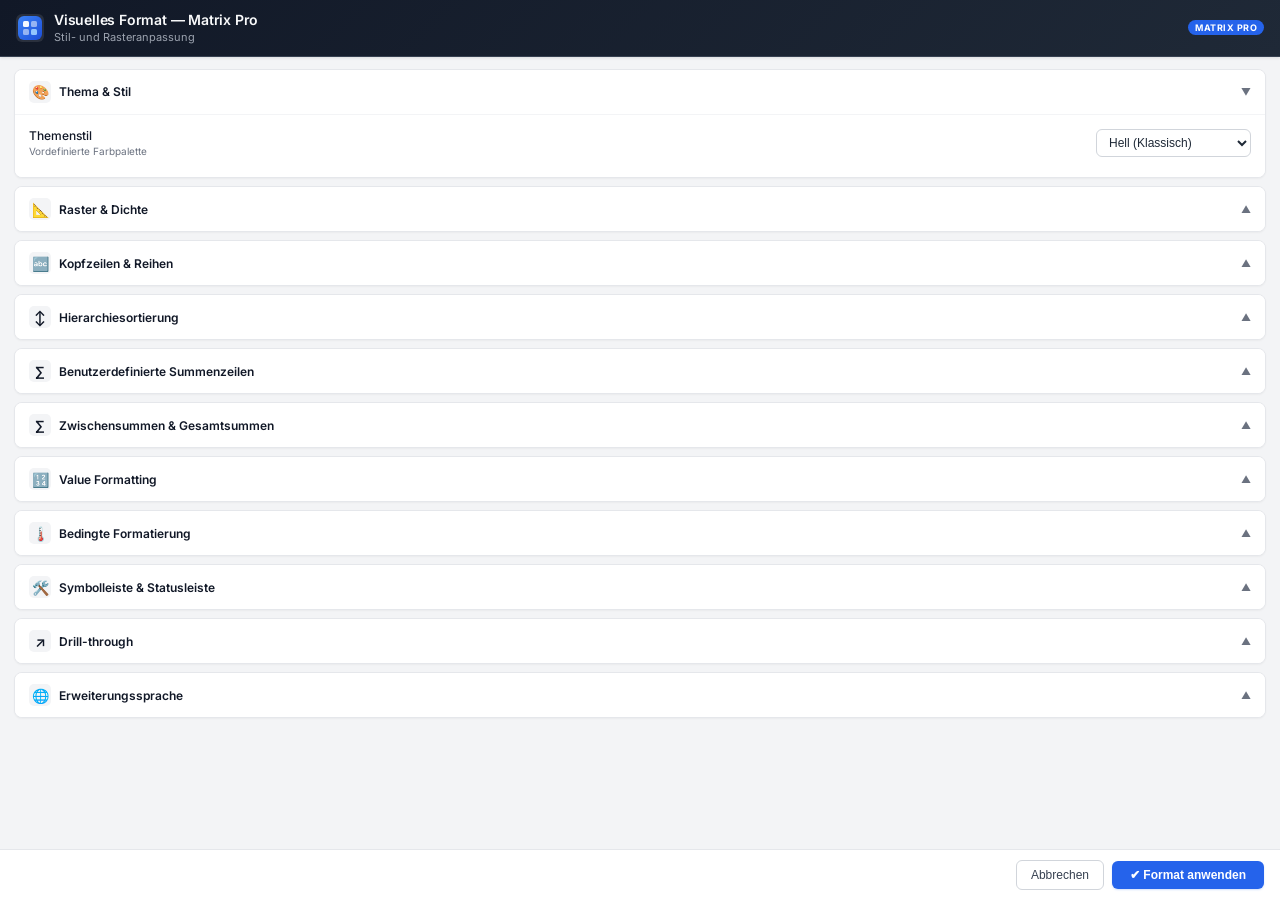
==== config.html @ ae61b766 "Added customized summary rows" ====
<!DOCTYPE html>
<html lang="de">
<head>
  <meta charset="UTF-8" />
  <meta name="viewport" content="width=device-width, initial-scale=1.0" />
  <title>Formato Visual — Matrix Pro</title>
  <link rel="preconnect" href="https://fonts.googleapis.com" />
  <link href="https://fonts.googleapis.com/css2?family=Inter:wght@400;500;600;700&display=swap" rel="stylesheet" />
  <style>
    * { box-sizing: border-box; margin: 0; padding: 0; }

    html, body {
      width: 100%;
      height: 100%;
      overflow: hidden;
    }

    body {
      font-family: 'Inter', -apple-system, BlinkMacSystemFont, 'Segoe UI', Roboto, sans-serif;
      font-size: 12px;
      background: #f3f4f6;
      color: #1f2937;
      display: flex;
      flex-direction: column;
      user-select: none;
    }

    /* Custom thin scrollbar */
    ::-webkit-scrollbar { width: 6px; height: 6px; }
    ::-webkit-scrollbar-track { background: #f1f1f1; border-radius: 3px; }
    ::-webkit-scrollbar-thumb { background: #c1c1c1; border-radius: 3px; }
    ::-webkit-scrollbar-thumb:hover { background: #a8a8a8; }

    /* ── Header ────────────────────────────────────────── */
    .dialog-header {
      background: linear-gradient(135deg, #111827 0%, #1f2937 100%);
      color: #ffffff;
      padding: 12px 16px;
      display: flex;
      align-items: center;
      justify-content: space-between;
      border-bottom: 1px solid #374151;
      box-shadow: 0 1px 3px rgba(0, 0, 0, 0.1);
      flex-shrink: 0;
    }

    .dialog-header-title {
      display: flex;
      align-items: center;
      gap: 10px;
    }

    .dialog-header-icon {
      font-size: 18px;
      background: rgba(255, 255, 255, 0.1);
      padding: 5px;
      border-radius: 6px;
      line-height: 1;
    }

    .dialog-header h1 {
      font-size: 14px;
      font-weight: 600;
      letter-spacing: -0.2px;
      color: #f9fafb;
      line-height: 1.2;
    }

    .dialog-header p {
      font-size: 11px;
      color: #9ca3af;
      margin-top: 1px;
    }

    .pbi-badge {
      background: #2563eb;
      color: #ffffff;
      font-weight: 700;
      font-size: 9px;
      padding: 2px 7px;
      border-radius: 10px;
      text-transform: uppercase;
      letter-spacing: 0.5px;
      flex-shrink: 0;
    }

    /* ── Body (Scrollable Container) ───────────────────── */
    .dialog-body {
      flex: 1;
      min-height: 0;
      overflow-y: auto;
      overflow-x: hidden;
      padding: 12px 14px;
      display: flex;
      flex-direction: column;
      gap: 8px;
    }

    /* ── Accordion Card ───────────────────────────────── */
    .accordion-item {
      background: #ffffff;
      border: 1px solid #e5e7eb;
      border-radius: 8px;
      box-shadow: 0 1px 2px rgba(0, 0, 0, 0.04);
      overflow: hidden;
      transition: border-color 0.15s;
      flex-shrink: 0;
    }

    .accordion-item:hover {
      border-color: #d1d5db;
    }

    .accordion-header {
      padding: 11px 14px;
      background: #ffffff;
      cursor: pointer;
      display: flex;
      align-items: center;
      justify-content: space-between;
      transition: background 0.12s;
    }

    .accordion-header:hover {
      background: #f9fafb;
    }

    .accordion-title {
      display: flex;
      align-items: center;
      gap: 8px;
      font-weight: 600;
      font-size: 12px;
      color: #111827;
    }

    .accordion-icon {
      font-size: 14px;
      width: 22px;
      height: 22px;
      display: flex;
      align-items: center;
      justify-content: center;
      background: #f3f4f6;
      border-radius: 5px;
      flex-shrink: 0;
    }

    .accordion-chevron {
      font-size: 10px;
      color: #6b7280;
      transition: transform 0.2s ease;
    }

    .accordion-item.open .accordion-chevron {
      transform: rotate(180deg);
    }

    .accordion-content {
      display: none;
      padding: 6px 14px 12px;
      border-top: 1px solid #f3f4f6;
      background: #ffffff;
    }

    .accordion-item.open .accordion-content {
      display: block;
    }

    /* ── Form Control Rows ────────────────────────────── */
    .form-row {
      display: flex;
      align-items: center;
      justify-content: space-between;
      gap: 12px;
      padding: 8px 0;
      border-bottom: 1px solid #f9fafb;
      min-height: 40px;
    }

    .form-row:last-child {
      border-bottom: none;
    }

    .form-label-group {
      display: flex;
      flex-direction: column;
      gap: 2px;
      flex: 1 1 auto;
      min-width: 0;
    }

    .form-label {
      font-size: 12px;
      font-weight: 500;
      color: #111827;
      line-height: 1.2;
    }

    .form-desc {
      font-size: 10px;
      color: #6b7280;
      line-height: 1.2;
      word-break: break-word;
    }

    .form-select {
      font-size: 12px;
      padding: 5px 8px;
      border-radius: 6px;
      border: 1px solid #d1d5db;
      background: #ffffff;
      color: #1f2937;
      cursor: pointer;
      width: 155px;
      flex-shrink: 0;
      outline: none;
      transition: border-color 0.15s;
    }

    .form-select:focus {
      border-color: #2563eb;
      box-shadow: 0 0 0 2px rgba(37, 99, 235, 0.15);
    }

    /* ── Toggle Switch ───────────────────────────────── */
    .toggle-wrap {
      display: flex;
      align-items: center;
      flex-shrink: 0;
      width: 36px;
      height: 20px;
    }

    .toggle {
      position: relative;
      display: inline-block;
      width: 36px;
      height: 20px;
    }

    .toggle input {
      opacity: 0;
      width: 0;
      height: 0;
    }

    .slider {
      position: absolute;
      inset: 0;
      background-color: #d1d5db;
      border-radius: 20px;
      transition: background-color 0.2s;
      cursor: pointer;
    }

    .slider::before {
      content: '';
      position: absolute;
      height: 14px;
      width: 14px;
      left: 3px;
      top: 3px;
      background-color: #ffffff;
      border-radius: 50%;
      transition: transform 0.2s cubic-bezier(0.4, 0, 0.2, 1);
      box-shadow: 0 1px 2px rgba(0, 0, 0, 0.15);
    }

    input:checked + .slider {
      background-color: #2563eb;
    }

    input:checked + .slider::before {
      transform: translateX(16px);
    }

    /* ── Footer ───────────────────────────────────────── */
    .dialog-footer {
      display: flex;
      align-items: center;
      justify-content: flex-end;
      gap: 8px;
      padding: 10px 16px;
      border-top: 1px solid #e5e7eb;
      background: #ffffff;
      flex-shrink: 0;
    }

    .btn-primary {
      padding: 7px 18px;
      background: #2563eb;
      color: #ffffff;
      border: none;
      border-radius: 6px;
      font-size: 12px;
      font-weight: 600;
      cursor: pointer;
      box-shadow: 0 1px 2px rgba(37, 99, 235, 0.2);
      transition: background 0.15s;
      white-space: nowrap;
    }

    .btn-primary:hover {
      background: #1d4ed8;
    }

    .btn-secondary {
      padding: 7px 14px;
      background: #ffffff;
      color: #374151;
      border: 1px solid #d1d5db;
      border-radius: 6px;
      font-size: 12px;
      font-weight: 500;
      cursor: pointer;
      transition: background 0.15s;
      white-space: nowrap;
    }

    .btn-secondary:hover {
      background: #f9fafb;
      border-color: #9ca3af;
    }
  </style>
</head>
<body>

  <!-- Header -->
  <div class="dialog-header">
    <div class="dialog-header-title">
      <div class="dialog-header-icon" style="padding: 2px; display: flex; align-items: center;">
        <svg width="24" height="24" viewBox="0 0 24 24" fill="none" xmlns="http://www.w3.org/2000/svg">
          <rect width="24" height="24" rx="6" fill="url(#mpro-grad-header)"/>
          <rect x="5" y="5" width="6" height="6" rx="1.5" fill="#FFFFFF" fill-opacity="0.95"/>
          <rect x="13" y="5" width="6" height="6" rx="1.5" fill="#FFFFFF" fill-opacity="0.5"/>
          <rect x="5" y="13" width="6" height="6" rx="1.5" fill="#FFFFFF" fill-opacity="0.5"/>
          <rect x="13" y="13" width="6" height="6" rx="1.5" fill="#93C5FD"/>
          <defs>
            <linearGradient id="mpro-grad-header" x1="0" y1="0" x2="24" y2="24" gradientUnits="userSpaceOnUse">
              <stop stop-color="#3B82F6"/>
              <stop offset="1" stop-color="#1D4ED8"/>
            </linearGradient>
          </defs>
        </svg>
      </div>
      <div>
        <h1 data-i18n="config_title">Formato Visual — Matrix Pro</h1>
        <p data-i18n="config_subtitle">Personalización de estilos y cuadrícula</p>
      </div>
    </div>
    <span class="pbi-badge">MATRIX PRO</span>
  </div>

  <!-- Body with Exclusive Accordion Cards -->
  <div class="dialog-body">

    <!-- Card 1: Tema y Estilo (Open by default) -->
    <div class="accordion-item open">
      <div class="accordion-header">
        <div class="accordion-title">
          <div class="accordion-icon">🎨</div>
          <span data-i18n="card_theme">Tema y Estilo</span>
        </div>
        <span class="accordion-chevron">▲</span>
      </div>
      <div class="accordion-content">
        <div class="form-row">
          <div class="form-label-group">
            <span class="form-label" data-i18n="label_theme">Estilo de tema</span>
            <span class="form-desc" data-i18n="desc_theme">Paleta de colores predefinida</span>
          </div>
          <select id="theme-select" class="form-select">
            <option value="theme-light" data-i18n="theme_light">Light (Clásico)</option>
            <option value="theme-dark" data-i18n="theme_dark">Dark Mode (Modo Oscuro)</option>
            <option value="theme-blue" data-i18n="theme_blue">Modern Blue (Azul Moderno)</option>
          </select>
        </div>
      </div>
    </div>

    <!-- Card 2: Cuadrícula y Densidad -->
    <div class="accordion-item">
      <div class="accordion-header">
        <div class="accordion-title">
          <div class="accordion-icon">📐</div>
          <span data-i18n="card_grid">Cuadrícula y Densidad</span>
        </div>
        <span class="accordion-chevron">▲</span>
      </div>
      <div class="accordion-content">
        <div class="form-row">
          <div class="form-label-group">
            <span class="form-label" data-i18n="label_density">Densidad de filas</span>
            <span class="form-desc" data-i18n="desc_density">Espaciado y relleno vertical</span>
          </div>
          <select id="density-select" class="form-select">
            <option value="compact" data-i18n="density_compact">Compacta (4px)</option>
            <option value="normal" data-i18n="density_normal">Normal (8px)</option>
            <option value="spacious" data-i18n="density_spacious">Espaciada (12px)</option>
          </select>
        </div>
        <div class="form-row">
          <div class="form-label-group">
            <span class="form-label" data-i18n="label_fontsize">Tamaño de fuente</span>
            <span class="form-desc" data-i18n="desc_fontsize">Tamaño de letra para celdas de datos</span>
          </div>
          <select id="fontsize-select" class="form-select">
            <option value="11px">11px</option>
            <option value="12px">12px</option>
            <option value="13px">13px</option>
            <option value="14px">14px</option>
          </select>
        </div>
        <div class="form-row">
          <div class="form-label-group">
            <span class="form-label" data-i18n="label_hgrid">Líneas de cuadrícula horizontales</span>
            <span class="form-desc" data-i18n="desc_hgrid">Separadores entre filas</span>
          </div>
          <div class="toggle-wrap">
            <label class="toggle"><input type="checkbox" id="toggle-hgrid" checked /><span class="slider"></span></label>
          </div>
        </div>
        <div class="form-row">
          <div class="form-label-group">
            <span class="form-label" data-i18n="label_vgrid">Líneas de cuadrícula verticales</span>
            <span class="form-desc" data-i18n="desc_vgrid">Separadores entre columnas</span>
          </div>
          <div class="toggle-wrap">
            <label class="toggle"><input type="checkbox" id="toggle-vgrid" checked /><span class="slider"></span></label>
          </div>
        </div>
      </div>
    </div>

    <!-- Card 3: Encabezados y Filas -->
    <div class="accordion-item">
      <div class="accordion-header">
        <div class="accordion-title">
          <div class="accordion-icon">🔤</div>
          <span data-i18n="card_headers">Encabezados y Filas</span>
        </div>
        <span class="accordion-chevron">▲</span>
      </div>
      <div class="accordion-content">
        <div class="form-row">
          <div class="form-label-group">
            <span class="form-label" data-i18n="label_zebra">Filas alternas (Zebra)</span>
            <span class="form-desc" data-i18n="desc_zebra">Color alterno para facilitar lectura</span>
          </div>
          <div class="toggle-wrap">
            <label class="toggle"><input type="checkbox" id="toggle-zebra" checked /><span class="slider"></span></label>
          </div>
        </div>
      </div>
    </div>

    <!-- Hierarchiesortierung -->
    <div class="accordion-item">
      <div class="accordion-header">
        <div class="accordion-title">
          <div class="accordion-icon">↕</div>
          <span>Hierarchiesortierung</span>
        </div>
        <span class="accordion-chevron">▲</span>
      </div>

      <div class="accordion-content">
        <div id="row-sort-container"></div>
      </div>
    </div>

    <!-- Custom Summary Groups -->
    <div class="accordion-item">
      <div class="accordion-header">
        <div class="accordion-title">
          <div class="accordion-icon">∑</div>
          <span>Benutzerdefinierte Summenzeilen</span>
        </div>
        <span class="accordion-chevron">▲</span>
      </div>

      <div class="accordion-content">
        <div id="summary-groups-container"></div>
      </div>
    </div>

    <!-- Card 4: Subtotales y Totales -->
    <div class="accordion-item">
      <div class="accordion-header">
        <div class="accordion-title">
          <div class="accordion-icon">∑</div>
          <span data-i18n="card_totals">Subtotales y Totales</span>
        </div>
        <span class="accordion-chevron">▲</span>
      </div>
      <div class="accordion-content">
        <div class="form-row">
          <div class="form-label-group">
            <span class="form-label" data-i18n="label_subtotals">Mostrar subtotales</span>
            <span class="form-desc" data-i18n="desc_subtotals">Filas de subtotal por grupo</span>
          </div>
          <div class="toggle-wrap">
            <label class="toggle"><input type="checkbox" id="toggle-subtotals" checked /><span class="slider"></span></label>
          </div>
        </div>
        <div class="form-row">
          <div class="form-label-group">
            <span class="form-label" data-i18n="label_grandtotal">Mostrar gran total</span>
            <span class="form-desc" data-i18n="desc_grandtotal">Fila de total general al pie</span>
          </div>
          <div class="toggle-wrap">
            <label class="toggle"><input type="checkbox" id="toggle-grandtotal" checked /><span class="slider"></span></label>
          </div>
        </div>
        <div class="form-row">
          <div class="form-label-group">
            <span class="form-label" data-i18n="label_rowtotal">Mostrar total de fila</span>
            <span class="form-desc" data-i18n="desc_rowtotal">Columna de total por fila</span>
          </div>
          <div class="toggle-wrap">
            <label class="toggle"><input type="checkbox" id="toggle-rowtotal" checked /><span class="slider"></span></label>
          </div>
        </div>
      </div>
    </div>

    <!-- Card 5: Formato de Valores -->
    <div class="accordion-item">
      <div class="accordion-header">
        <div class="accordion-title">
          <div class="accordion-icon">🔢</div>
          <span data-i18n="card_value_formatting">Formato de Valores</span>
        </div>
        <span class="accordion-chevron">▲</span>
      </div>
      <div class="accordion-content">
        <div class="form-row">
          <div class="form-label-group">
            <span class="form-label">Zahlenformat</span>
            <span class="form-desc">Tausender- und Dezimaltrennzeichen</span>
          </div>

          <select id="number-locale-select" class="form-select">
            <option value="de-DE">Deutsch (1.234,56)</option>
            <option value="en-US">English (1,234.56)</option>
          </select>
        </div>
        <div id="value-formats-container" style="display: flex; flex-direction: column; gap: 12px;">
          <!-- Dynamically populated measures will be generated here -->
        </div>
      </div>
    </div>

    <!-- Card 6: Formato Condicional -->
    <div class="accordion-item">
      <div class="accordion-header">
        <div class="accordion-title">
          <div class="accordion-icon">🌡️</div>
          <span data-i18n="card_cf">Formato Condicional</span>
        </div>
        <span class="accordion-chevron">▲</span>
      </div>
      <div class="accordion-content">
        <div class="form-row" id="cf-field-select-row" style="display: none;">
          <div class="form-label-group">
            <span class="form-label" data-i18n="label_cf_field">Seleccionar Medida</span>
            <span class="form-desc" data-i18n="desc_cf_field">Configura el formato condicional para esta columna</span>
          </div>
          <select id="cf-field-select" class="form-select">
            <!-- Dynamically populated -->
          </select>
        </div>
        <div class="form-row">
          <div class="form-label-group">
            <span class="form-label" data-i18n="label_cf_enable">Habilitar Formato Condicional</span>
            <span class="form-desc" data-i18n="desc_cf_enable">Resaltar celdas por magnitud o reglas de valor</span>
          </div>
          <div class="toggle-wrap">
            <label class="toggle"><input type="checkbox" id="toggle-cf" /><span class="slider"></span></label>
          </div>
        </div>

        <!-- Panel de Formato Condicional (se activa si toggle-cf está encendido) -->
        <div id="cf-settings-panel" style="display: none; margin-top: 12px; border-top: 1px solid rgba(128,128,128,0.2); padding-top: 12px;">
          
          <div class="form-row">
            <span class="form-label" data-i18n="label_cf_mode">Tipo de Formato</span>
            <select class="form-select" id="cf-mode-select" style="min-width: 180px;">
              <option value="gradient" data-i18n="cf_mode_gradient">🎨 Escala de Colores (Gradiente)</option>
              <option value="rules" data-i18n="cf_mode_rules">⚙️ Reglas Lógicas de Valor</option>
            </select>
          </div>

          <!-- Controles de Gradiente -->
          <div id="cf-gradient-panel" style="margin-top: 10px;">
            <div class="form-row">
              <span class="form-label" data-i18n="label_cf_min">Color Mínimo (Valor Bajo)</span>
              <input type="color" id="cf-min-color" value="#fee2e2" class="color-picker-input" />
            </div>
            <div class="form-row">
              <span class="form-label" data-i18n="label_cf_max">Color Máximo (Valor Alto)</span>
              <input type="color" id="cf-max-color" value="#dcfce7" class="color-picker-input" />
            </div>
          </div>

          <!-- Controles de Reglas Lógicas -->
          <div id="cf-rules-panel" style="display: none; margin-top: 10px;">
            <div style="font-size: 11px; opacity: 0.7; margin-bottom: 8px;" data-i18n="rule_hint">
              Define los límites numéricos y los colores de fondo y texto para cada rango:
            </div>

            <!-- Regla 1: Alerta / Valor bajo -->
            <div class="rule-box" style="background: rgba(0,0,0,0.04); padding: 8px; border-radius: 6px; margin-bottom: 8px; border: 1px solid rgba(239,68,68,0.2);">
              <div style="font-size: 12px; font-weight: 600; margin-bottom: 4px; color: #ef4444;" data-i18n="rule1_title">🔴 Rango 1 (Menor a)</div>
              <div class="form-row">
                <span class="form-label" style="font-size: 11px;" data-i18n="rule1_label">Si valor es &lt;</span>
                <input type="number" id="rule-val-1" value="50000" class="form-input" style="width: 100px; padding: 3px 6px; border: 1px solid #ccc; border-radius: 4px;" />
              </div>
              <div class="form-row">
                <span class="form-label" style="font-size: 11px;" data-i18n="label_bg">Fondo</span>
                <input type="color" id="rule-bg-1" value="#fee2e2" class="color-picker-input" />
                <span class="form-label" style="font-size: 11px; margin-left: 8px;" data-i18n="label_text">Texto</span>
                <input type="color" id="rule-text-1" value="#991b1b" class="color-picker-input" />
              </div>
            </div>

            <!-- Regla 2: Intermedio / Advertencia -->
            <div class="rule-box" style="background: rgba(0,0,0,0.04); padding: 8px; border-radius: 6px; margin-bottom: 8px; border: 1px solid rgba(245,158,11,0.2);">
              <div style="font-size: 12px; font-weight: 600; margin-bottom: 4px; color: #f59e0b;" data-i18n="rule2_title">🟡 Rango 2 (Entre)</div>
              <div class="form-row">
                <span class="form-label" style="font-size: 11px;" data-i18n="rule2_label">Si valor está entre Rango 1 y &lt;</span>
                <input type="number" id="rule-val-2" value="200000" class="form-input" style="width: 100px; padding: 3px 6px; border: 1px solid #ccc; border-radius: 4px;" />
              </div>
              <div class="form-row">
                <span class="form-label" style="font-size: 11px;" data-i18n="label_bg">Fondo</span>
                <input type="color" id="rule-bg-2" value="#fef3c7" class="color-picker-input" />
                <span class="form-label" style="font-size: 11px; margin-left: 8px;" data-i18n="label_text">Texto</span>
                <input type="color" id="rule-text-2" value="#92400e" class="color-picker-input" />
              </div>
            </div>

            <!-- Regla 3: Óptimo / Valor alto -->
            <div class="rule-box" style="background: rgba(0,0,0,0.04); padding: 8px; border-radius: 6px; border: 1px solid rgba(16,185,129,0.2);">
              <div style="font-size: 12px; font-weight: 600; margin-bottom: 4px; color: #10b981;" data-i18n="rule3_title">🟢 Rango 3 (Mayor o igual a)</div>
              <div class="form-row">
                <span class="form-label" style="font-size: 11px;" data-i18n="rule3_label">Si valor es &ge; Rango 2</span>
              </div>
              <div class="form-row">
                <span class="form-label" style="font-size: 11px;" data-i18n="label_bg">Fondo</span>
                <input type="color" id="rule-bg-3" value="#dcfce7" class="color-picker-input" />
                <span class="form-label" style="font-size: 11px; margin-left: 8px;" data-i18n="label_text">Texto</span>
                <input type="color" id="rule-text-3" value="#166534" class="color-picker-input" />
              </div>
            </div>

          </div>
        </div>
      </div>
    </div>

    <!-- Card 6: Barra de Herramientas y Pie de Página -->
    <div class="accordion-item">
      <div class="accordion-header">
        <div class="accordion-title">
          <div class="accordion-icon">🛠️</div>
          <span data-i18n="card_toolbar">Barra de Herramientas y Pie de Página</span>
        </div>
        <span class="accordion-chevron">▲</span>
      </div>
      <div class="accordion-content">
        <div class="form-row">
          <div class="form-label-group">
            <span class="form-label" data-i18n="label_show_toolbar">Mostrar barra superior de herramientas</span>
            <span class="form-desc" data-i18n="desc_show_toolbar">Barra azul con título y acciones</span>
          </div>
          <div class="toggle-wrap">
            <label class="toggle"><input type="checkbox" id="toggle-showtoolbar" checked /><span class="slider"></span></label>
          </div>
        </div>
        <div class="form-row">
          <div class="form-label-group">
            <span class="form-label" data-i18n="label_show_export">Mostrar botones de exportación (Excel / CSV)</span>
            <span class="form-desc" data-i18n="desc_show_export">Habilitar descarga de datos</span>
          </div>
          <div class="toggle-wrap">
            <label class="toggle"><input type="checkbox" id="toggle-showexport" checked /><span class="slider"></span></label>
          </div>
        </div>
        <div class="form-row">
          <div class="form-label-group">
            <span class="form-label" data-i18n="label_show_statusbar">Mostrar pie de página de estado</span>
            <span class="form-desc" data-i18n="desc_show_statusbar">Barra inferior con información de hoja</span>
          </div>
          <div class="toggle-wrap">
            <label class="toggle"><input type="checkbox" id="toggle-showstatusbar" checked /><span class="slider"></span></label>
          </div>
        </div>
      </div>
    </div>

    <!-- Drill-through Settings -->
    <div class="accordion-item">
      <div class="accordion-header">
        <div class="accordion-title">
          <div class="accordion-icon">↗</div>
          <span>Drill-through</span>
        </div>
        <span class="accordion-chevron">▲</span>
      </div>

      <div class="accordion-content">

        <!-- Show / hide drill-through icon -->
        <div class="form-row">
          <div class="form-label-group">
            <span class="form-label">
              Drill-through-Button anzeigen
            </span>
            <span class="form-desc">
              Zeigt das Navigationssymbol in den Wertzellen an.
            </span>
          </div>

          <div class="toggle-wrap">
            <label class="toggle">
              <input
                type="checkbox"
                id="toggle-showdrill"
                checked
              />
              <span class="slider"></span>
            </label>
          </div>
        </div>

        <p class="form-desc" style="margin: 12px 0;">
          Optional: Tableau-Parameter für die Übergabe
          des Zellkontexts festlegen.
          Leere Felder werden ignoriert.
          Die Navigation funktioniert auch ohne Parameter.
        </p>

        <!-- Row hierarchy path -->
        <div class="form-row">
          <div class="form-label-group">
            <span class="form-label">
              Zeile – Hierarchiepfad
            </span>
            <span class="form-desc">
              Alle Hierarchieebenen bis zur ausgewählten Zeile.
            </span>
          </div>

          <input
            id="drill-param-rowPath"
            class="form-select"
            type="text"
            placeholder="Tableau-Parameter (optional)"
          />
        </div>

        <!-- Column name -->
        <div class="form-row">
          <div class="form-label-group">
            <span class="form-label">
              Spalte
            </span>
            <span class="form-desc">
              Vollständige Bezeichnung der angeklickten Spalte.
            </span>
          </div>

          <input
            id="drill-param-columnName"
            class="form-select"
            type="text"
            placeholder="Tableau-Parameter (optional)"
          />
        </div>

      </div>
    </div>

    <!-- Card 7: Idioma de la Extensión -->
    <div class="accordion-item">
      <div class="accordion-header">
        <div class="accordion-title">
          <div class="accordion-icon">🌐</div>
          <span data-i18n="card_language">Idioma de la Extensión</span>
        </div>
        <span class="accordion-chevron">▲</span>
      </div>
      <div class="accordion-content">
        <div class="form-row">
          <div class="form-label-group">
            <span class="form-label" data-i18n="label_language">Idioma de la interfaz</span>
            <span class="form-desc" data-i18n="desc_language">Cambia el idioma de todos los controles</span>
          </div>
          <select id="language-select" class="form-select" style="min-width: 160px;">
            <option value="es">🇪🇸 Español</option>
            <option value="en">🇬🇧 English</option>
            <option value="zh">🇨🇳 中文</option>
            <option value="de">🇩🇪 Deutsch</option>
            <option value="it">🇮🇹 Italiano</option>
            <option value="fr">🇫🇷 Français</option>
          </select>
        </div>
      </div>
    </div>

  </div>

  <!-- Footer -->
  <div class="dialog-footer">
    <button class="btn-secondary" id="btn-cancel" data-i18n="btn_cancel">Cancelar</button>
    <button class="btn-primary" id="btn-save" data-i18n="btn_apply">✔ Aplicar Formato</button>
  </div>

  <script src="./js/tableau.extensions.1.latest.min.js"></script>
  <script src="./js/i18n.js"></script>
  <script src="./js/config-dialog.js"></script>
  <script>
    document.addEventListener('DOMContentLoaded', () => {
      const dialog = new ConfigDialog();
      dialog.init();
    });
  </script>
</body>
</html>
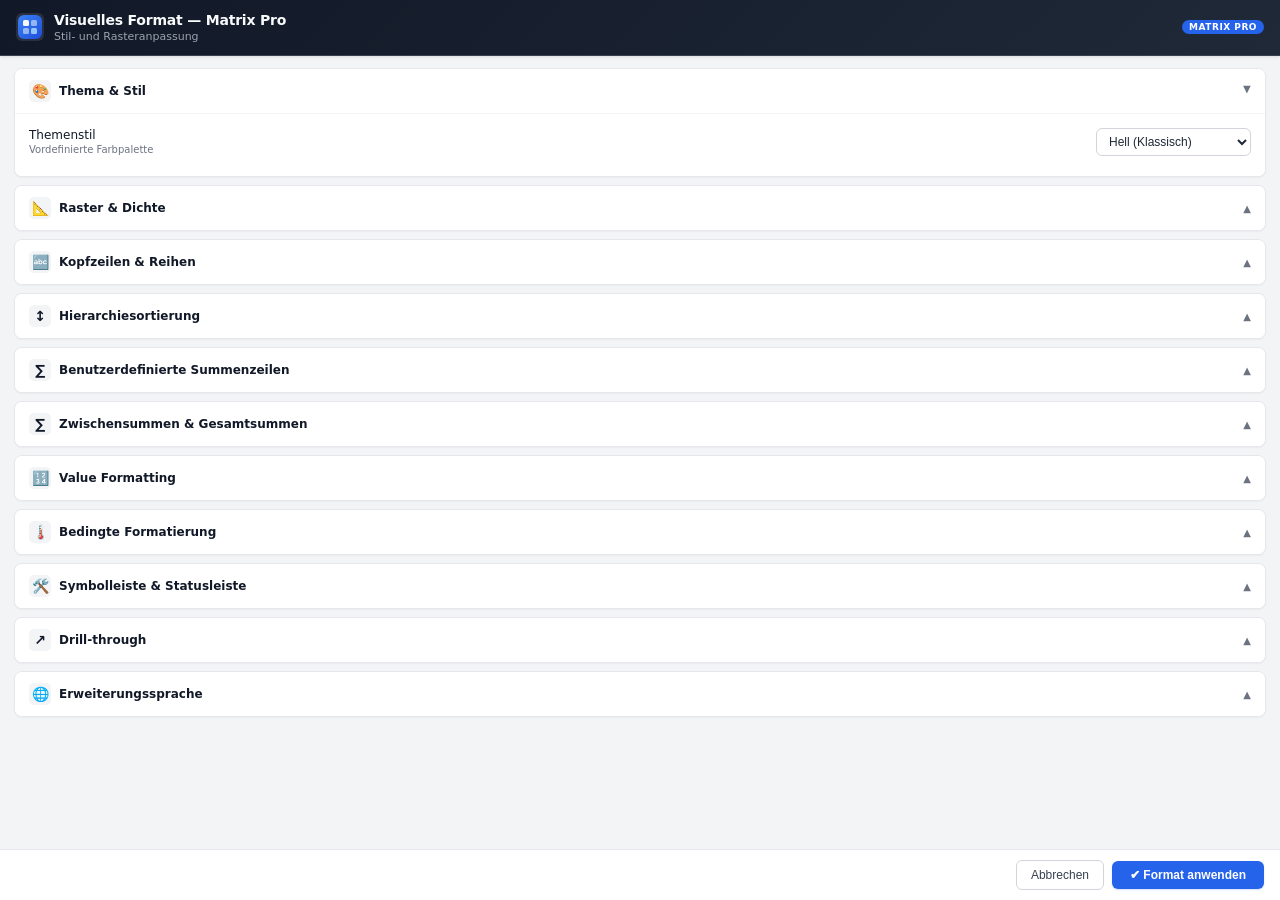
==== commit b021c955: "Removed all external dependencies" ====
--- a/config.html
+++ b/config.html
@@ -4,8 +4,6 @@
   <meta charset="UTF-8" />
   <meta name="viewport" content="width=device-width, initial-scale=1.0" />
   <title>Formato Visual — Matrix Pro</title>
-  <link rel="preconnect" href="https://fonts.googleapis.com" />
-  <link href="https://fonts.googleapis.com/css2?family=Inter:wght@400;500;600;700&display=swap" rel="stylesheet" />
   <style>
     * { box-sizing: border-box; margin: 0; padding: 0; }
 
@@ -16,7 +14,7 @@
     }
 
     body {
-      font-family: 'Inter', -apple-system, BlinkMacSystemFont, 'Segoe UI', Roboto, sans-serif;
+      font-family: 'Segoe UI', Roboto, system-ui, -apple-system, sans-serif;
       font-size: 12px;
       background: #f3f4f6;
       color: #1f2937;
@@ -322,6 +320,50 @@
       background: #f9fafb;
       border-color: #9ca3af;
     }
+
+    /* ==========================================================
+      Toolbar & Status Bar Configuration
+      ========================================================== */
+
+    .bar-settings {
+      display: flex;
+      flex-direction: column;
+      gap: 16px;
+      padding-top: 8px;
+    }
+
+    .bar-settings-section + .bar-settings-section {
+      border-top: 1px solid #e5e7eb;
+      padding-top: 15px;
+    }
+
+    .bar-settings-heading {
+      font-size: 10px;
+      font-weight: 700;
+      text-transform: uppercase;
+      letter-spacing: 0.7px;
+      color: #6b7280;
+      margin-bottom: 8px;
+    }
+
+    .bar-settings .form-row {
+      min-height: 36px;
+      padding: 7px 0;
+      border-bottom: none;
+    }
+
+    /* Title field */
+
+    .bar-settings-title-row {
+      margin-top: 4px;
+    }
+
+    .bar-settings-title-row .form-select {
+      width: 100%;
+      cursor: text;
+    }
+
+
   </style>
 </head>
 <body>
@@ -374,6 +416,7 @@
             <option value="theme-light" data-i18n="theme_light">Light (Clásico)</option>
             <option value="theme-dark" data-i18n="theme_dark">Dark Mode (Modo Oscuro)</option>
             <option value="theme-blue" data-i18n="theme_blue">Modern Blue (Azul Moderno)</option>
+            <option value="theme-corporate">Corporate Design LVB</option>
           </select>
         </div>
       </div>
@@ -659,43 +702,143 @@
       </div>
     </div>
 
-    <!-- Card 6: Barra de Herramientas y Pie de Página -->
+    <!-- Card 6: Toolbar & Status Bar -->
     <div class="accordion-item">
+
       <div class="accordion-header">
         <div class="accordion-title">
           <div class="accordion-icon">🛠️</div>
-          <span data-i18n="card_toolbar">Barra de Herramientas y Pie de Página</span>
-        </div>
-        <span class="accordion-chevron">▲</span>
-      </div>
-      <div class="accordion-content">
-        <div class="form-row">
-          <div class="form-label-group">
-            <span class="form-label" data-i18n="label_show_toolbar">Mostrar barra superior de herramientas</span>
-            <span class="form-desc" data-i18n="desc_show_toolbar">Barra azul con título y acciones</span>
-          </div>
-          <div class="toggle-wrap">
-            <label class="toggle"><input type="checkbox" id="toggle-showtoolbar" checked /><span class="slider"></span></label>
-          </div>
-        </div>
-        <div class="form-row">
-          <div class="form-label-group">
-            <span class="form-label" data-i18n="label_show_export">Mostrar botones de exportación (Excel / CSV)</span>
-            <span class="form-desc" data-i18n="desc_show_export">Habilitar descarga de datos</span>
-          </div>
-          <div class="toggle-wrap">
-            <label class="toggle"><input type="checkbox" id="toggle-showexport" checked /><span class="slider"></span></label>
-          </div>
-        </div>
-        <div class="form-row">
-          <div class="form-label-group">
-            <span class="form-label" data-i18n="label_show_statusbar">Mostrar pie de página de estado</span>
-            <span class="form-desc" data-i18n="desc_show_statusbar">Barra inferior con información de hoja</span>
-          </div>
-          <div class="toggle-wrap">
-            <label class="toggle"><input type="checkbox" id="toggle-showstatusbar" checked /><span class="slider"></span></label>
-          </div>
-        </div>
+          <span data-i18n="card_toolbar">
+            Symbolleiste & Statusleiste
+          </span>
+        </div>
+        <span class="accordion-chevron">▲</span>
+      </div>
+
+      <div class="accordion-content">
+
+        <div class="bar-settings">
+
+          <!-- ============================================
+              Section 1: Visibility
+              ============================================ -->
+          <section class="bar-settings-section">
+
+            <div class="bar-settings-heading">
+              Sichtbarkeit
+            </div>
+
+            <div class="form-row">
+              <div class="form-label-group">
+                <span
+                  class="form-label"
+                  data-i18n="label_show_toolbar"
+                >
+                  Symbolleiste anzeigen
+                </span>
+              </div>
+
+              <div class="toggle-wrap">
+                <label class="toggle">
+                  <input
+                    type="checkbox"
+                    id="toggle-showtoolbar"
+                    checked
+                  >
+                  <span class="slider"></span>
+                </label>
+              </div>
+            </div>
+
+            <div class="form-row">
+              <div class="form-label-group">
+                <span
+                  class="form-label"
+                  data-i18n="label_show_export"
+                >
+                  Exportbuttons anzeigen
+                </span>
+              </div>
+
+              <div class="toggle-wrap">
+                <label class="toggle">
+                  <input
+                    type="checkbox"
+                    id="toggle-showexport"
+                    checked
+                  >
+                  <span class="slider"></span>
+                </label>
+              </div>
+            </div>
+
+            <div class="form-row">
+              <div class="form-label-group">
+                <span
+                  class="form-label"
+                  data-i18n="label_show_statusbar"
+                >
+                  Statusleiste anzeigen
+                </span>
+              </div>
+
+              <div class="toggle-wrap">
+                <label class="toggle">
+                  <input
+                    type="checkbox"
+                    id="toggle-showstatusbar"
+                    checked
+                  >
+                  <span class="slider"></span>
+                </label>
+              </div>
+            </div>
+
+          </section>
+
+
+          <!-- ============================================
+              Section 2: Title
+              ============================================ -->
+          <section class="bar-settings-section">
+
+            <div class="bar-settings-heading">
+              Beschriftung
+            </div>
+
+            <div class="form-row">
+              <div class="form-label-group">
+                <span class="form-label">
+                  Titel anzeigen
+                </span>
+              </div>
+
+              <div class="toggle-wrap">
+                <label class="toggle">
+                  <input
+                    type="checkbox"
+                    id="toggle-showtitle"
+                    checked
+                  >
+                  <span class="slider"></span>
+                </label>
+              </div>
+            </div>
+
+            <div class="bar-settings-title-row">
+              <input
+                type="text"
+                id="toolbar-title-input"
+                class="form-select"
+                value="Matrix Pro"
+                placeholder="Titel der Symbolleiste"
+              >
+            </div>
+
+          </section>
+
+        </div>
+
       </div>
     </div>
 
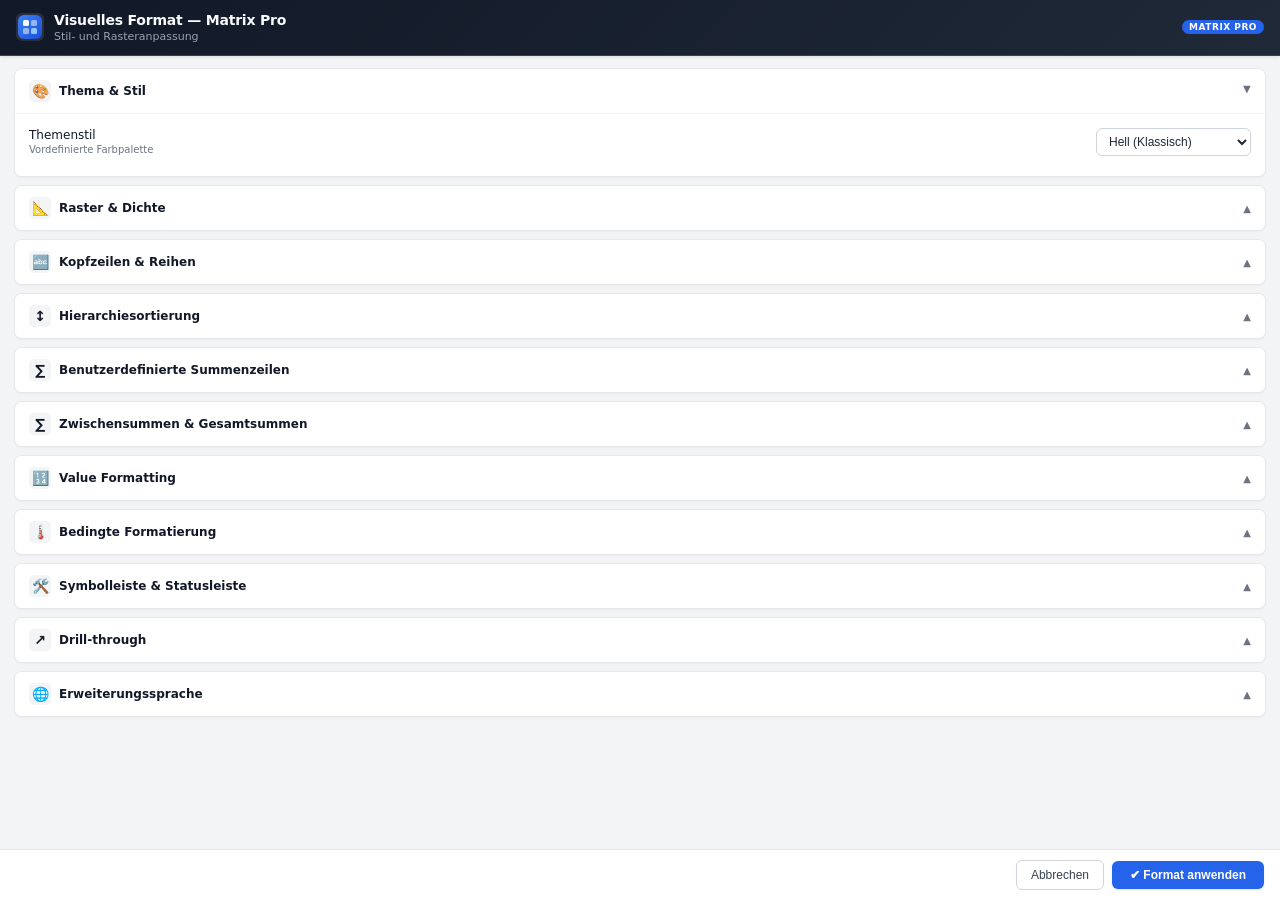
==== commit 1f741c9e: "Removed unused code; Prepared and Added CSP" ====
--- a/config.html
+++ b/config.html
@@ -2,6 +2,20 @@
 <html lang="de">
 <head>
   <meta charset="UTF-8" />
+  <meta
+    http-equiv="Content-Security-Policy"
+    content="
+      default-src 'self';
+      script-src 'self';
+      style-src 'self' 'unsafe-inline';
+      img-src 'self' data: blob:;
+      font-src 'self';
+      connect-src 'self';
+      object-src 'none';
+      base-uri 'none';
+      form-action 'none';
+    "
+  >
   <meta name="viewport" content="width=device-width, initial-scale=1.0" />
   <title>Formato Visual — Matrix Pro</title>
   <style>
@@ -960,14 +974,8 @@
     <button class="btn-primary" id="btn-save" data-i18n="btn_apply">✔ Aplicar Formato</button>
   </div>
 
-  <script src="./js/tableau.extensions.1.latest.min.js"></script>
-  <script src="./js/i18n.js"></script>
-  <script src="./js/config-dialog.js"></script>
-  <script>
-    document.addEventListener('DOMContentLoaded', () => {
-      const dialog = new ConfigDialog();
-      dialog.init();
-    });
-  </script>
+    <script src="./js/tableau.extensions.1.latest.min.js"></script>
+    <script src="./js/i18n.js"></script>
+    <script src="./js/config-dialog.js"></script>
 </body>
 </html>
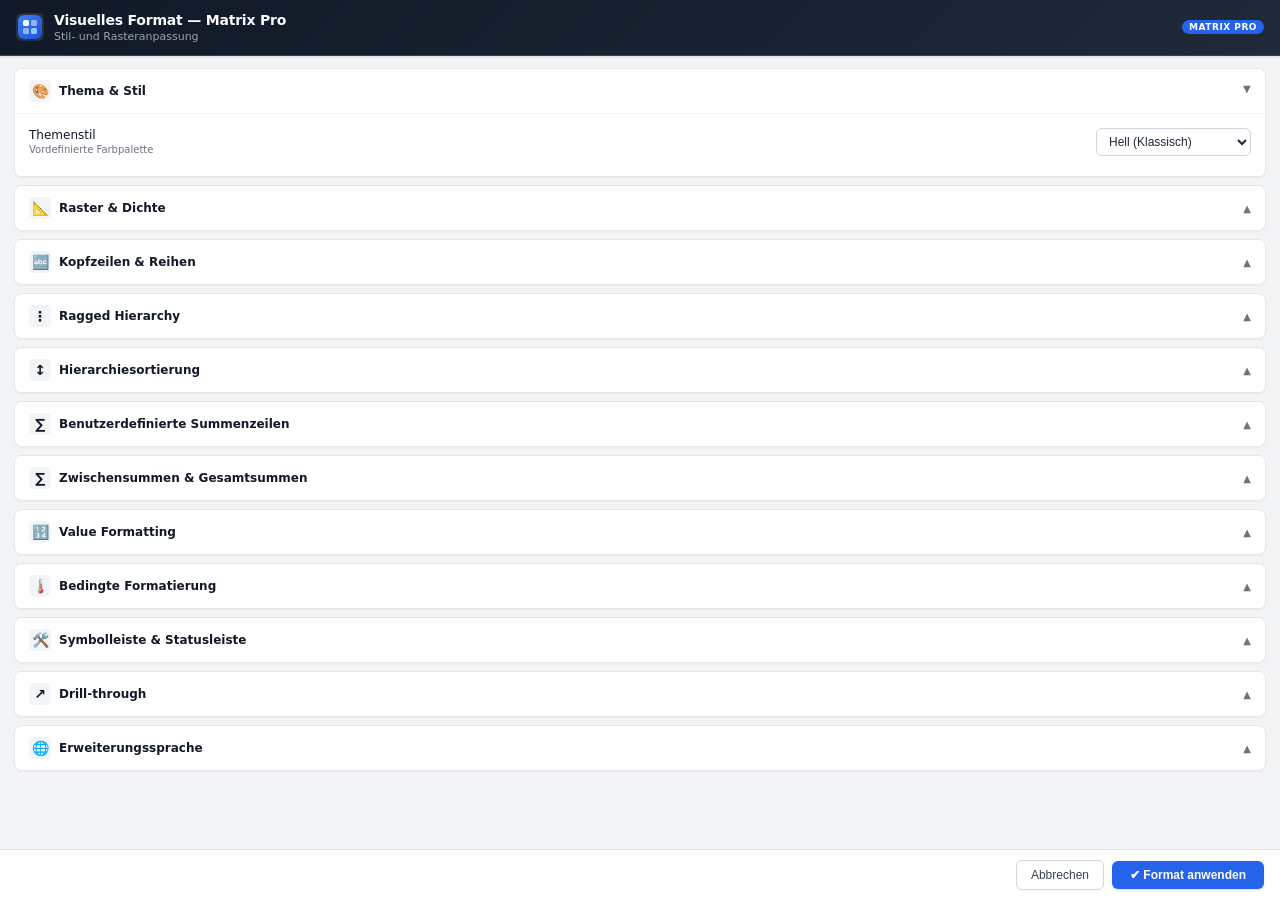
==== commit be24606b: "feat: configure optional ragged hierarchy (config.html)" ====
--- a/config.html
+++ b/config.html
@@ -512,6 +512,34 @@
       </div>
     </div>
 
+    <!-- Ragged Hierarchy -->
+    <div class="accordion-item">
+      <div class="accordion-header">
+        <div class="accordion-title">
+          <div class="accordion-icon">⋮</div>
+          <span>Ragged Hierarchy</span>
+        </div>
+        <span class="accordion-chevron">▲</span>
+      </div>
+      <div class="accordion-content">
+        <div class="form-row">
+          <div class="form-label-group">
+            <span class="form-label">Ragged Hierarchy aktivieren</span>
+            <span class="form-desc">
+              Leere Hierarchieebenen überspringen.
+              Jeder Pfad endet auf seiner letzten befüllten Ebene.
+            </span>
+          </div>
+          <div class="toggle-wrap">
+            <label class="toggle">
+              <input type="checkbox" id="toggle-ragged" />
+              <span class="slider"></span>
+            </label>
+          </div>
+        </div>
+      </div>
+    </div>
+
     <!-- Hierarchiesortierung -->
     <div class="accordion-item">
       <div class="accordion-header">
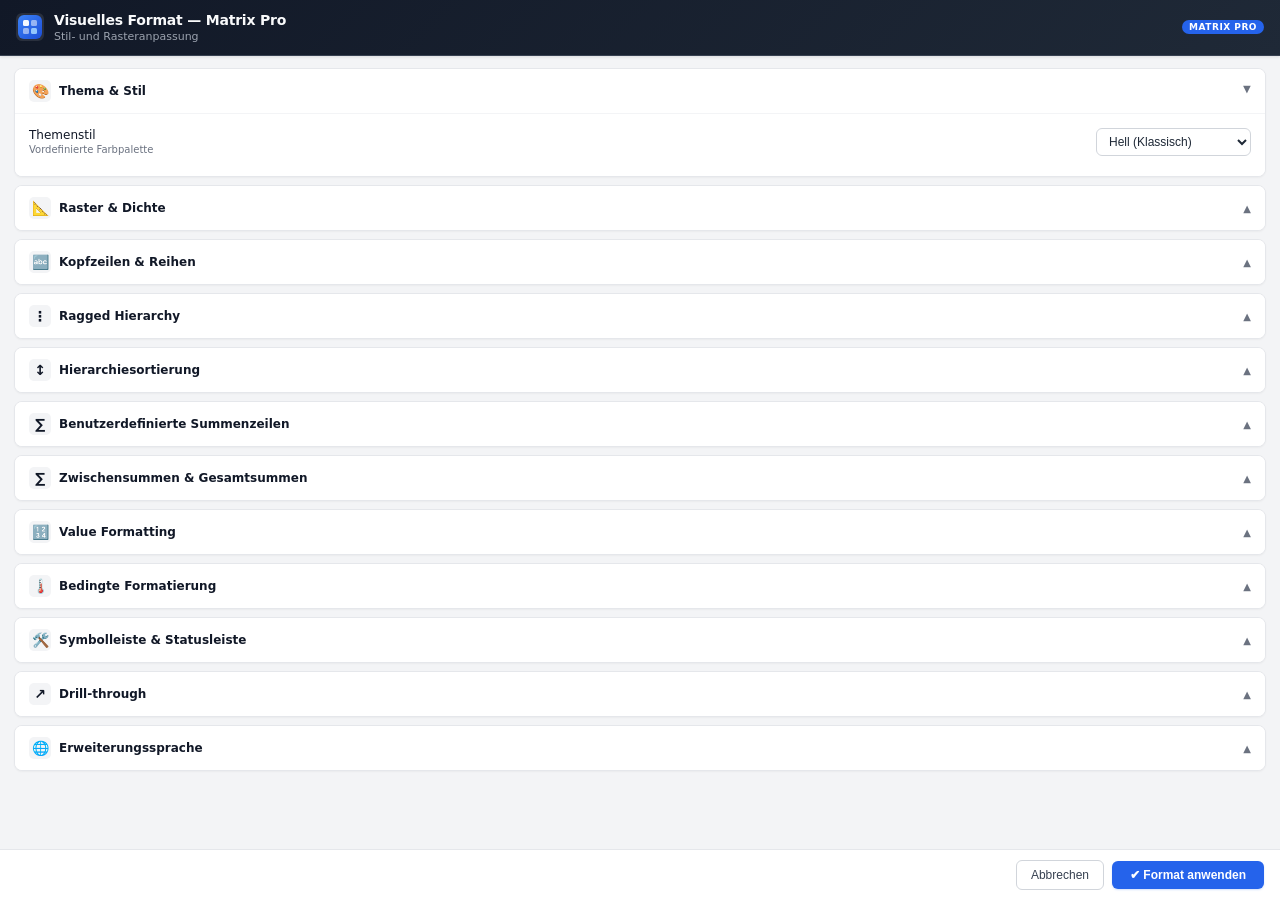
==== commit 1c545c3a: "feat: add Corporate Light gray-yellow theme (config.html)" ====
--- a/config.html
+++ b/config.html
@@ -431,6 +431,7 @@
             <option value="theme-dark" data-i18n="theme_dark">Dark Mode (Modo Oscuro)</option>
             <option value="theme-blue" data-i18n="theme_blue">Modern Blue (Azul Moderno)</option>
             <option value="theme-corporate">Corporate Design LVB</option>
+            <option value="theme-corporate-light">Corporate Light LVB</option>
           </select>
         </div>
       </div>
